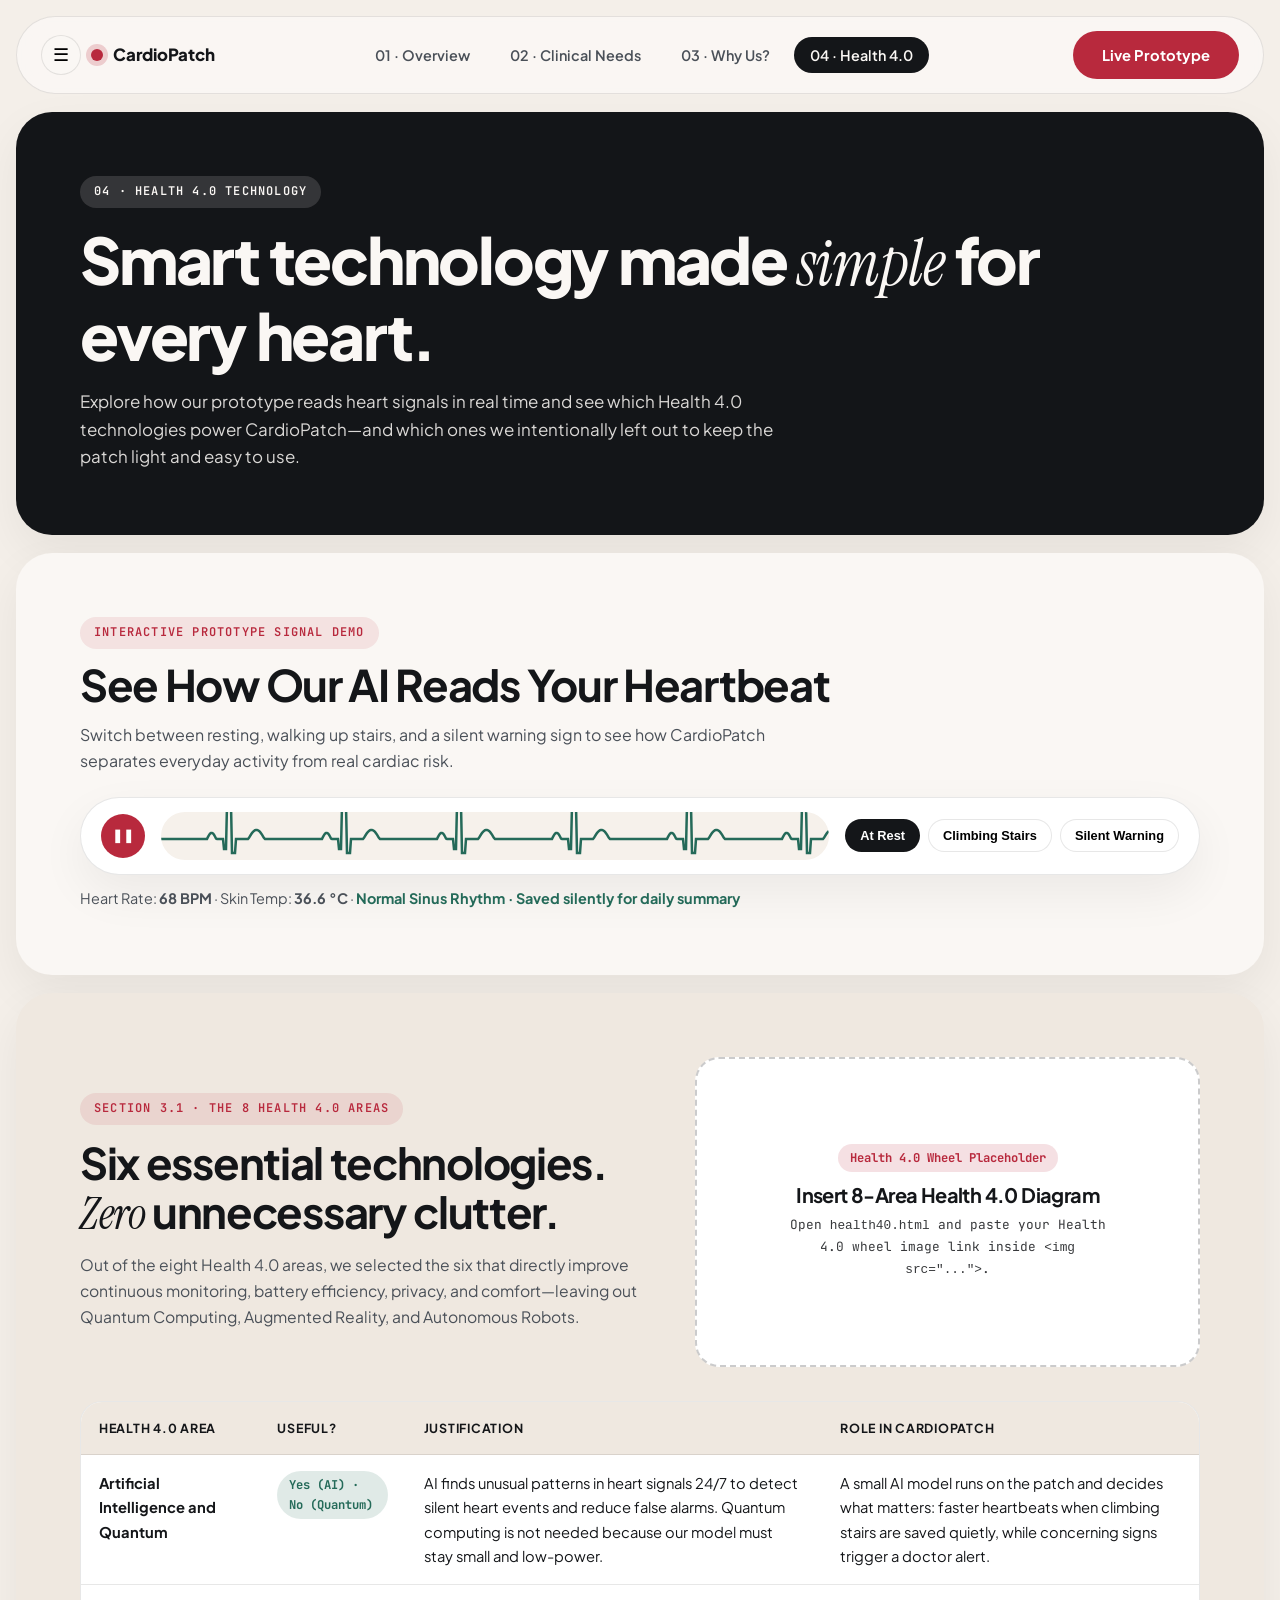
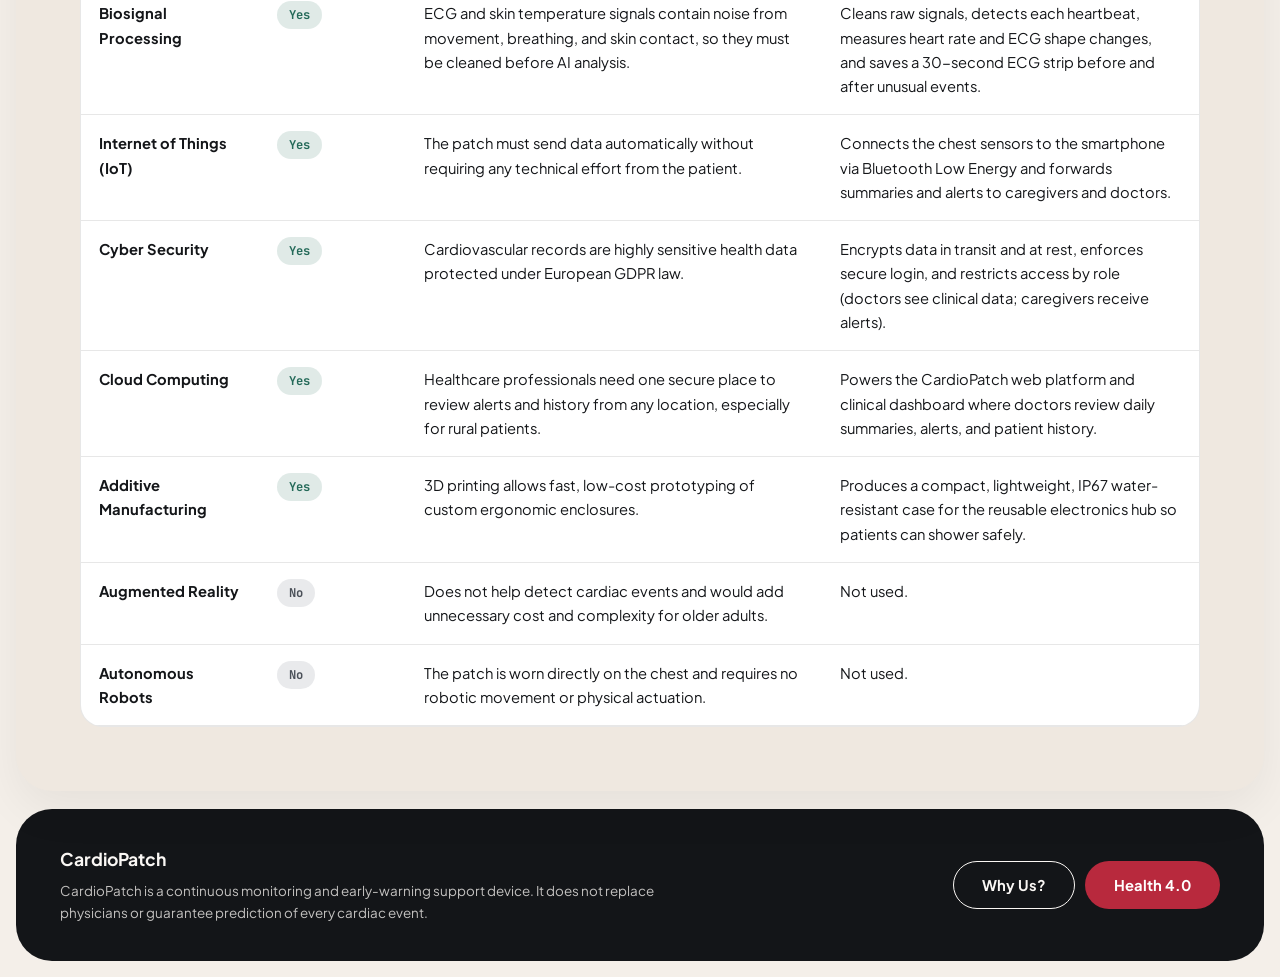
==== health40.html @ b65371b0 "Add files via upload" ====
<!DOCTYPE html>
<html lang="en">
<head>
  <meta charset="UTF-8" />
  <meta name="viewport" content="width=device-width, initial-scale=1.0" />
  <title>Health 4.0 & Prototype · CardioPatch</title>
  <link rel="stylesheet" href="./styles.css" />
  <link rel="stylesheet" href="./animations.css" />
</head>
<body>
  <div class="page-shell">
    <div id="site-header"></div>

    <!-- Hero -->
    <section class="band band--obsidian">
      <span class="eyebrow eyebrow--light">04 · Health 4.0 Technology</span>
      <h1 class="display-hero" style="margin-top:16px;">
        Smart technology made <span class="serif-italic">simple</span> for every heart.
      </h1>
      <p style="margin-top:16px;max-width:720px;font-size:1.06rem;opacity:0.86;">
        Explore how our prototype reads heart signals in real time and see which Health 4.0 technologies power CardioPatch—and which ones we intentionally left out to keep the patch light and easy to use.
      </p>
    </section>

    <!-- Prototype Live Sinus Wave Demo (Moved from Overview, No "30s alert burst") -->
    <section class="band band--alabaster two-tone-sweep" id="prototype">
      <span class="eyebrow">Interactive Prototype Signal Demo</span>
      <h2 class="display-section" style="margin:12px 0 12px;">See How Our AI Reads Your Heartbeat</h2>
      <p style="max-width:700px;color:var(--ink-secondary);margin-bottom:22px;">
        Switch between resting, walking up stairs, and a silent warning sign to see how CardioPatch separates everyday activity from real cardiac risk.
      </p>

      <div class="telemetry-bar">
        <button class="play-circle" id="telemetryPlayBtn" aria-label="Play or pause ECG">❚❚</button>
        <div class="waveform-box">
          <canvas id="ecgCanvas"></canvas>
        </div>
        <div class="preset-pills">
          <button class="preset-btn active" data-ecg-mode="rest">At Rest</button>
          <button class="preset-btn" data-ecg-mode="stairs">Climbing Stairs</button>
          <button class="preset-btn" data-ecg-mode="warning">Silent Warning</button>
        </div>
      </div>
      <p id="telemetryReadout" style="margin-top:12px;font-size:0.9rem;color:var(--ink-secondary);"></p>
    </section>

    <!-- Health 4.0 Wheel ("Rosco") Image Placeholder + Section 3.1 Review (Intact) -->
    <section class="band band--sand two-tone-sweep">
      <div class="split-2" style="margin-bottom:34px;">
        <div>
          <span class="eyebrow">Section 3.1 · The 8 Health 4.0 Areas</span>
          <h2 class="display-section" style="margin-top:14px;">
            Six essential technologies. <span class="serif-italic">Zero</span> unnecessary clutter.
          </h2>
          <p style="margin-top:14px;font-size:0.98rem;color:var(--ink-secondary);">
            Out of the eight Health 4.0 areas, we selected the six that directly improve continuous monitoring, battery efficiency, privacy, and comfort—leaving out Quantum Computing, Augmented Reality, and Autonomous Robots.
          </p>
        </div>

        <!-- MANUAL PLACEHOLDER FOR THE 8 HEALTH 4.0 AREAS WHEEL ("ROSCO") -->
        <div class="media-placeholder media-placeholder--light focus-zoom-frame">
          <!--
            MANUAL IMAGE SLOT:
            Replace src="" below with your Health 4.0 8-area wheel ("rosco") image path
            and remove style="display:none;" on the <img> tag.
          -->
          <img
            src=""
            alt="The 8 Health 4.0 Technological Areas Wheel"
            style="display:none;"
            onload="this.style.display='block'; document.getElementById('roscoPlaceholderLabel').style.display='none';"
          />
          <div id="roscoPlaceholderLabel">
            <span class="badge badge--alert">Health 4.0 Wheel Placeholder</span>
            <h3 style="margin-top:12px;font-size:1.25rem;">Insert 8-Area Health 4.0 Diagram</h3>
            <p class="placeholder-hint" style="margin-top:8px;">
              Open <code>health40.html</code> and paste your Health 4.0 wheel image link inside <code>&lt;img src="..."&gt;</code>.
            </p>
          </div>
        </div>
      </div>

      <!-- Complete Section 3.1 Review Table (Kept Intact as Requested) -->
      <div class="table-wrap">
        <table>
          <thead>
            <tr>
              <th>Health 4.0 Area</th>
              <th>Useful?</th>
              <th>Justification</th>
              <th>Role in CardioPatch</th>
            </tr>
          </thead>
          <tbody id="health40ReviewBody"></tbody>
        </table>
      </div>
    </section>

    <div id="site-footer"></div>
  </div>

  <script src="./data.js"></script>
  <script src="./shared.js"></script>
  <script src="./widgets.js"></script>
  <script>
    document.addEventListener("DOMContentLoaded", () => {
      document.getElementById("health40ReviewBody").innerHTML = PROJECT_DATA.health40Review.map((item) => {
        const isUsed = item.useful.startsWith("Yes");
        return `
          <tr>
            <td><strong>${item.area}</strong></td>
            <td><span class="badge ${isUsed ? "badge--yes" : "badge--no"}">${item.useful}</span></td>
            <td>${item.justification}</td>
            <td>${item.role}</td>
          </tr>
        `;
      }).join("");
    });
  </script>
</body>
</html>
---- styles.css ----
/* ==========================================================================
   CardioPatch — Startup Product Design System (Basque Country / EU)
   Clean, low-stimulation, accessible UI with generous whitespace
   ========================================================================== */

@import url('https://fonts.googleapis.com/css2?family=Instrument+Serif:ital@0;1&family=JetBrains+Mono:wght@400;500;600&family=Plus+Jakarta+Sans:wght@400;500;600;700;800&display=swap');

:root {
  --bg-canvas: #f4efe9;
  --band-alabaster: #faf7f4;
  --band-sand: #efe8e0;
  --band-mist: #f2f4f7;
  --band-crimson: #9e1f32;
  --band-crimson-deep: #6b1120;
  --band-obsidian: #131518;

  --accent-crimson: #b8293d;
  --accent-coral: #e04f5f;
  --accent-sage: #246a59;
  --accent-amber: #c97a16;

  --ink-primary: #141619;
  --ink-secondary: #4a5058;
  --ink-muted: #767e88;
  --ink-inverse: #faf7f4;

  --border-subtle: rgba(20, 22, 25, 0.1);
  --border-light: rgba(250, 247, 244, 0.2);

  --radius-band: 36px;
  --radius-card: 24px;
  --radius-pill: 999px;

  --font-sans: 'Plus Jakarta Sans', -apple-system, BlinkMacSystemFont, sans-serif;
  --font-serif: 'Instrument Serif', Georgia, serif;
  --font-mono: 'JetBrains Mono', monospace;

  --shadow-soft: 0 18px 48px rgba(20, 22, 25, 0.06);
  --shadow-elevated: 0 28px 64px rgba(20, 22, 25, 0.15);
}

*, *::before, *::after {
  box-sizing: border-box;
  margin: 0;
  padding: 0;
}

html {
  scroll-behavior: smooth;
  background-color: var(--bg-canvas);
  color: var(--ink-primary);
  font-family: var(--font-sans);
  line-height: 1.65;
  -webkit-font-smoothing: antialiased;
}

body {
  padding: 16px;
  min-height: 100vh;
}

.page-shell {
  max-width: 1320px;
  margin: 0 auto;
  display: flex;
  flex-direction: column;
  gap: 18px;
}

/* Typography */
h1, h2, h3, h4 {
  font-weight: 700;
  letter-spacing: -0.03em;
  line-height: 1.12;
}

.display-hero {
  font-size: clamp(2.4rem, 5vw, 4.4rem);
  font-weight: 800;
  letter-spacing: -0.035em;
}

.display-section {
  font-size: clamp(1.85rem, 3.4vw, 2.85rem);
  font-weight: 700;
}

.serif-italic {
  font-family: var(--font-serif);
  font-style: italic;
  font-weight: 400;
  letter-spacing: -0.01em;
}

.eyebrow {
  display: inline-flex;
  align-items: center;
  gap: 8px;
  font-family: var(--font-mono);
  font-size: 0.75rem;
  font-weight: 600;
  text-transform: uppercase;
  letter-spacing: 0.1em;
  padding: 6px 14px;
  border-radius: var(--radius-pill);
  background: rgba(184, 41, 61, 0.1);
  color: var(--accent-crimson);
}

.eyebrow--light {
  background: rgba(250, 247, 244, 0.14);
  color: var(--ink-inverse);
}

/* Architectural Section Bands */
.band {
  position: relative;
  border-radius: var(--radius-band);
  padding: clamp(32px, 5vw, 68px);
  overflow: hidden;
  box-shadow: var(--shadow-soft);
}

.band--crimson {
  background: radial-gradient(circle at 50% 20%, #c93247 0%, var(--band-crimson) 50%, var(--band-crimson-deep) 100%);
  color: var(--ink-inverse);
}

.band--alabaster { background: var(--band-alabaster); color: var(--ink-primary); }
.band--sand { background: var(--band-sand); color: var(--ink-primary); }
.band--mist { background: var(--band-mist); color: var(--ink-primary); }
.band--obsidian { background: var(--band-obsidian); color: var(--ink-inverse); }

.radial-rings {
  position: absolute;
  inset: 0;
  pointer-events: none;
  background-image:
    radial-gradient(circle at 50% 45%, transparent 18%, rgba(255,255,255,0.06) 18.4%, transparent 18.8%),
    radial-gradient(circle at 50% 45%, transparent 34%, rgba(255,255,255,0.05) 34.4%, transparent 34.8%),
    radial-gradient(circle at 50% 45%, transparent 50%, rgba(255,255,255,0.04) 50.4%, transparent 50.8%);
}

/* Sticky Top Navigation Bar */
.topbar {
  display: flex;
  align-items: center;
  justify-content: space-between;
  gap: 16px;
  padding: 14px 24px;
  border-radius: var(--radius-pill);
  background: rgba(250, 247, 244, 0.92);
  backdrop-filter: blur(14px);
  border: 1px solid var(--border-subtle);
  position: sticky;
  top: 12px;
  z-index: 90;
}

.topbar-left, .topbar-right {
  display: flex;
  align-items: center;
  gap: 10px;
}

.brand-mark {
  display: flex;
  align-items: center;
  gap: 10px;
  text-decoration: none;
  color: var(--ink-primary);
  font-weight: 800;
  font-size: 1.05rem;
}

.brand-pulse {
  width: 12px;
  height: 12px;
  border-radius: 50%;
  background: var(--accent-crimson);
  box-shadow: 0 0 0 5px rgba(184, 41, 61, 0.2);
}

.nav-links {
  display: flex;
  align-items: center;
  gap: 8px;
  list-style: none;
}

.nav-link {
  text-decoration: none;
  color: var(--ink-secondary);
  font-size: 0.9rem;
  font-weight: 600;
  padding: 9px 16px;
  border-radius: var(--radius-pill);
  transition: color 0.25s ease;
}

.nav-link.active {
  background: var(--ink-primary);
  color: var(--ink-inverse);
}

.menu-trigger {
  width: 40px;
  height: 40px;
  border-radius: 50%;
  border: 1px solid var(--border-subtle);
  background: var(--band-alabaster);
  cursor: pointer;
  display: grid;
  place-items: center;
  font-size: 1.1rem;
}

/* Slide-Out Drawer */
.drawer-backdrop {
  position: fixed;
  inset: 0;
  background: rgba(19, 21, 24, 0.55);
  backdrop-filter: blur(6px);
  opacity: 0;
  pointer-events: none;
  transition: opacity 0.3s ease;
  z-index: 120;
}

.drawer-backdrop.open { opacity: 1; pointer-events: auto; }

.nav-drawer {
  position: fixed;
  top: 14px;
  left: 14px;
  bottom: 14px;
  width: min(380px, calc(100vw - 28px));
  background: var(--band-obsidian);
  color: var(--ink-inverse);
  border-radius: var(--radius-band);
  padding: 32px;
  display: flex;
  flex-direction: column;
  justify-content: space-between;
  transform: translateX(-110%);
  transition: transform 0.42s cubic-bezier(0.22, 1, 0.36, 1);
  z-index: 130;
}

.nav-drawer.open { transform: translateX(0); }

.drawer-links {
  list-style: none;
  display: flex;
  flex-direction: column;
  gap: 12px;
  margin-top: 28px;
}

.drawer-links a {
  display: flex;
  justify-content: space-between;
  align-items: center;
  text-decoration: none;
  color: var(--ink-inverse);
  font-size: 1.2rem;
  font-weight: 700;
  padding: 14px 18px;
  border-radius: 18px;
  border: 1px solid var(--border-light);
}

/* Spacious Grids & Cards */
.split-2 {
  display: grid;
  grid-template-columns: 1.05fr 0.95fr;
  gap: clamp(28px, 4.5vw, 64px);
  align-items: center;
}

.grid-2 { display: grid; grid-template-columns: repeat(2, 1fr); gap: 24px; }
.grid-3 { display: grid; grid-template-columns: repeat(3, 1fr); gap: 24px; }

.card {
  background: #ffffff;
  border: 1px solid var(--border-subtle);
  border-radius: var(--radius-card);
  padding: 28px;
}

.band--obsidian .card,
.band--crimson .card {
  background: rgba(255, 255, 255, 0.08);
  border-color: var(--border-light);
}

/* Manual Image Placeholder Slots */
.media-placeholder {
  position: relative;
  border-radius: 28px;
  border: 2px dashed rgba(250, 247, 244, 0.42);
  background: rgba(255, 255, 255, 0.08);
  min-height: 310px;
  display: flex;
  flex-direction: column;
  align-items: center;
  justify-content: center;
  text-align: center;
  padding: 28px;
  overflow: hidden;
}

.media-placeholder--light {
  border-color: rgba(20, 22, 25, 0.22);
  background: #ffffff;
  color: var(--ink-primary);
}

.media-placeholder img {
  max-width: 100%;
  max-height: 340px;
  object-fit: contain;
  border-radius: 20px;
}

.placeholder-hint {
  font-family: var(--font-mono);
  font-size: 0.8rem;
  opacity: 0.85;
  max-width: 340px;
}

/* Clean Tables */
.table-wrap {
  overflow-x: auto;
  border-radius: 22px;
  border: 1px solid var(--border-subtle);
  background: #ffffff;
}

table {
  width: 100%;
  border-collapse: collapse;
  font-size: 0.92rem;
  text-align: left;
}

th, td {
  padding: 16px 18px;
  border-bottom: 1px solid var(--border-subtle);
  vertical-align: top;
}

th {
  background: var(--band-sand);
  font-weight: 700;
  font-size: 0.78rem;
  text-transform: uppercase;
  letter-spacing: 0.06em;
}

.badge {
  display: inline-block;
  padding: 4px 12px;
  border-radius: var(--radius-pill);
  font-size: 0.76rem;
  font-weight: 700;
  font-family: var(--font-mono);
}

.badge--yes { background: rgba(36, 106, 89, 0.14); color: var(--accent-sage); }
.badge--no { background: rgba(118, 126, 136, 0.16); color: var(--ink-secondary); }
.badge--alert { background: rgba(184, 41, 61, 0.14); color: var(--accent-crimson); }

/* Prototype Live ECG Bar */
.telemetry-bar {
  display: flex;
  align-items: center;
  gap: 16px;
  background: #ffffff;
  color: var(--ink-primary);
  padding: 14px 20px;
  border-radius: var(--radius-pill);
  border: 1px solid var(--border-subtle);
  box-shadow: var(--shadow-soft);
}

.play-circle {
  width: 44px;
  height: 44px;
  border-radius: 50%;
  border: none;
  background: var(--accent-crimson);
  color: #fff;
  font-weight: 700;
  cursor: pointer;
  flex-shrink: 0;
}

.waveform-box {
  flex: 1;
  height: 48px;
  background: #f6f1eb;
  border-radius: var(--radius-pill);
  overflow: hidden;
}

.waveform-box canvas {
  width: 100%;
  height: 100%;
  display: block;
}

.preset-pills {
  display: flex;
  gap: 8px;
  flex-wrap: wrap;
}

.preset-btn {
  border: 1px solid var(--border-subtle);
  background: #ffffff;
  padding: 8px 14px;
  border-radius: var(--radius-pill);
  font-size: 0.8rem;
  font-weight: 600;
  cursor: pointer;
}

.preset-btn.active {
  background: var(--ink-primary);
  color: #fff;
}

/* Sub-section Divider inside Why Us */
.sub-divider {
  margin: 44px 0 36px;
  border: none;
  border-top: 1px solid var(--border-subtle);
}

/* Footer */
.site-footer {
  border-radius: var(--radius-band);
  background: var(--band-obsidian);
  color: var(--ink-inverse);
  padding: 36px 44px;
  display: flex;
  flex-wrap: wrap;
  justify-content: space-between;
  align-items: center;
  gap: 20px;
}

@media (max-width: 920px) {
  .split-2, .grid-2, .grid-3 { grid-template-columns: 1fr; }
  .nav-links { display: none; }
}
---- animations.css ----
/* ==========================================================================
   CardioPatch — Signature Animations
   1. Device Levitation Float (.levitate-device)
   2. Rolling Button Labels (.btn-roll)
   3. Directional Background Wipes (.btn-wipe, .card-wipe, .nav-wipe)
   4. Scroll-Triggered Two-Tone Section Sweeps (.two-tone-sweep)
   5. Hover Focus & Enlarge (.focus-zoom-group / .focus-zoom-frame)
   ========================================================================== */

/* 1. Gentle Levitation Animation for the Product Image */
@keyframes levitate {
  0%, 100% {
    transform: translateY(0px);
  }
  50% {
    transform: translateY(-14px);
  }
}

.levitate-device {
  animation: levitate 4.4s ease-in-out infinite;
  will-change: transform;
}

/* 2 & 3. Rolling Label Buttons + Directional Background Wipe */
.btn-roll {
  position: relative;
  display: inline-flex;
  align-items: center;
  justify-content: center;
  padding: 14px 28px;
  border-radius: var(--radius-pill);
  font-family: var(--font-sans);
  font-size: 0.92rem;
  font-weight: 700;
  text-decoration: none;
  border: 1px solid transparent;
  cursor: pointer;
  overflow: hidden;
  isolation: isolate;
  transition: transform 0.3s cubic-bezier(0.22, 1, 0.36, 1), border-color 0.3s ease;
}

.btn-roll--primary { background: var(--ink-primary); color: var(--ink-inverse); }
.btn-roll--crimson { background: var(--accent-crimson); color: #ffffff; }
.btn-roll--outline { background: transparent; color: inherit; border-color: currentColor; }

.btn-wipe::before {
  content: "";
  position: absolute;
  inset: 0;
  background: var(--accent-coral);
  transform: scaleX(0);
  transform-origin: right center;
  transition: transform 0.45s cubic-bezier(0.77, 0, 0.175, 1);
  z-index: -1;
}

.btn-roll--primary.btn-wipe::before { background: var(--accent-crimson); }
.btn-roll--outline.btn-wipe::before { background: var(--ink-primary); }

.btn-wipe:hover::before,
.btn-wipe:focus-visible::before {
  transform: scaleX(1);
  transform-origin: left center;
}

.btn-roll--outline.btn-wipe:hover { color: var(--ink-inverse); }

.roll-track {
  position: relative;
  display: inline-block;
  overflow: hidden;
  height: 1.25em;
  line-height: 1.25em;
}

.roll-track > span {
  display: block;
  transition: transform 0.42s cubic-bezier(0.22, 1, 0.36, 1);
}

.roll-track > span:nth-child(2) {
  position: absolute;
  left: 0;
  top: 100%;
}

.btn-roll:hover .roll-track > span,
.btn-roll:focus-visible .roll-track > span {
  transform: translateY(-100%);
}

/* Nav Pill Wipe */
.nav-wipe {
  position: relative;
  overflow: hidden;
  isolation: isolate;
}

.nav-wipe::before {
  content: "";
  position: absolute;
  inset: 0;
  background: rgba(184, 41, 61, 0.12);
  border-radius: var(--radius-pill);
  transform: scaleY(0);
  transform-origin: bottom;
  transition: transform 0.32s cubic-bezier(0.22, 1, 0.36, 1);
  z-index: -1;
}

.nav-wipe:hover::before { transform: scaleY(1); }

/* Card Background Wipe */
.card-wipe {
  position: relative;
  overflow: hidden;
  isolation: isolate;
  transition: transform 0.35s cubic-bezier(0.22, 1, 0.36, 1);
}

.card-wipe::after {
  content: "";
  position: absolute;
  inset: 0;
  background: linear-gradient(135deg, rgba(184, 41, 61, 0.06), rgba(224, 79, 95, 0.12));
  transform: translateY(101%);
  transition: transform 0.45s cubic-bezier(0.22, 1, 0.36, 1);
  z-index: -1;
}

.card-wipe:hover { transform: translateY(-4px); }
.card-wipe:hover::after { transform: translateY(0); }

/* 4. Scroll-Triggered Two-Tone Section Sweeps */
.two-tone-sweep { position: relative; }

.two-tone-sweep::before,
.two-tone-sweep::after {
  content: "";
  position: absolute;
  inset: 0;
  pointer-events: none;
  z-index: 5;
  transition: transform 0.9s cubic-bezier(0.77, 0, 0.175, 1);
}

.two-tone-sweep::before { background: var(--accent-crimson); transform: translateX(0%); }
.two-tone-sweep::after { background: var(--band-sand); transform: translateX(0%); transition-delay: 0.12s; }

.two-tone-sweep.is-revealed::before { transform: translateX(102%); }
.two-tone-sweep.is-revealed::after { transform: translateX(-102%); }

/* 5. Focus and Enlarge on Hover */
.focus-zoom-frame {
  position: relative;
  border-radius: 24px;
  overflow: hidden;
  transition:
    transform 0.45s cubic-bezier(0.22, 1, 0.36, 1),
    box-shadow 0.45s cubic-bezier(0.22, 1, 0.36, 1),
    opacity 0.35s ease;
}

.focus-zoom-group:hover .focus-zoom-frame { opacity: 0.74; }

.focus-zoom-group .focus-zoom-frame:hover {
  opacity: 1;
  transform: scale(1.04);
  box-shadow: var(--shadow-elevated);
  z-index: 10;
}
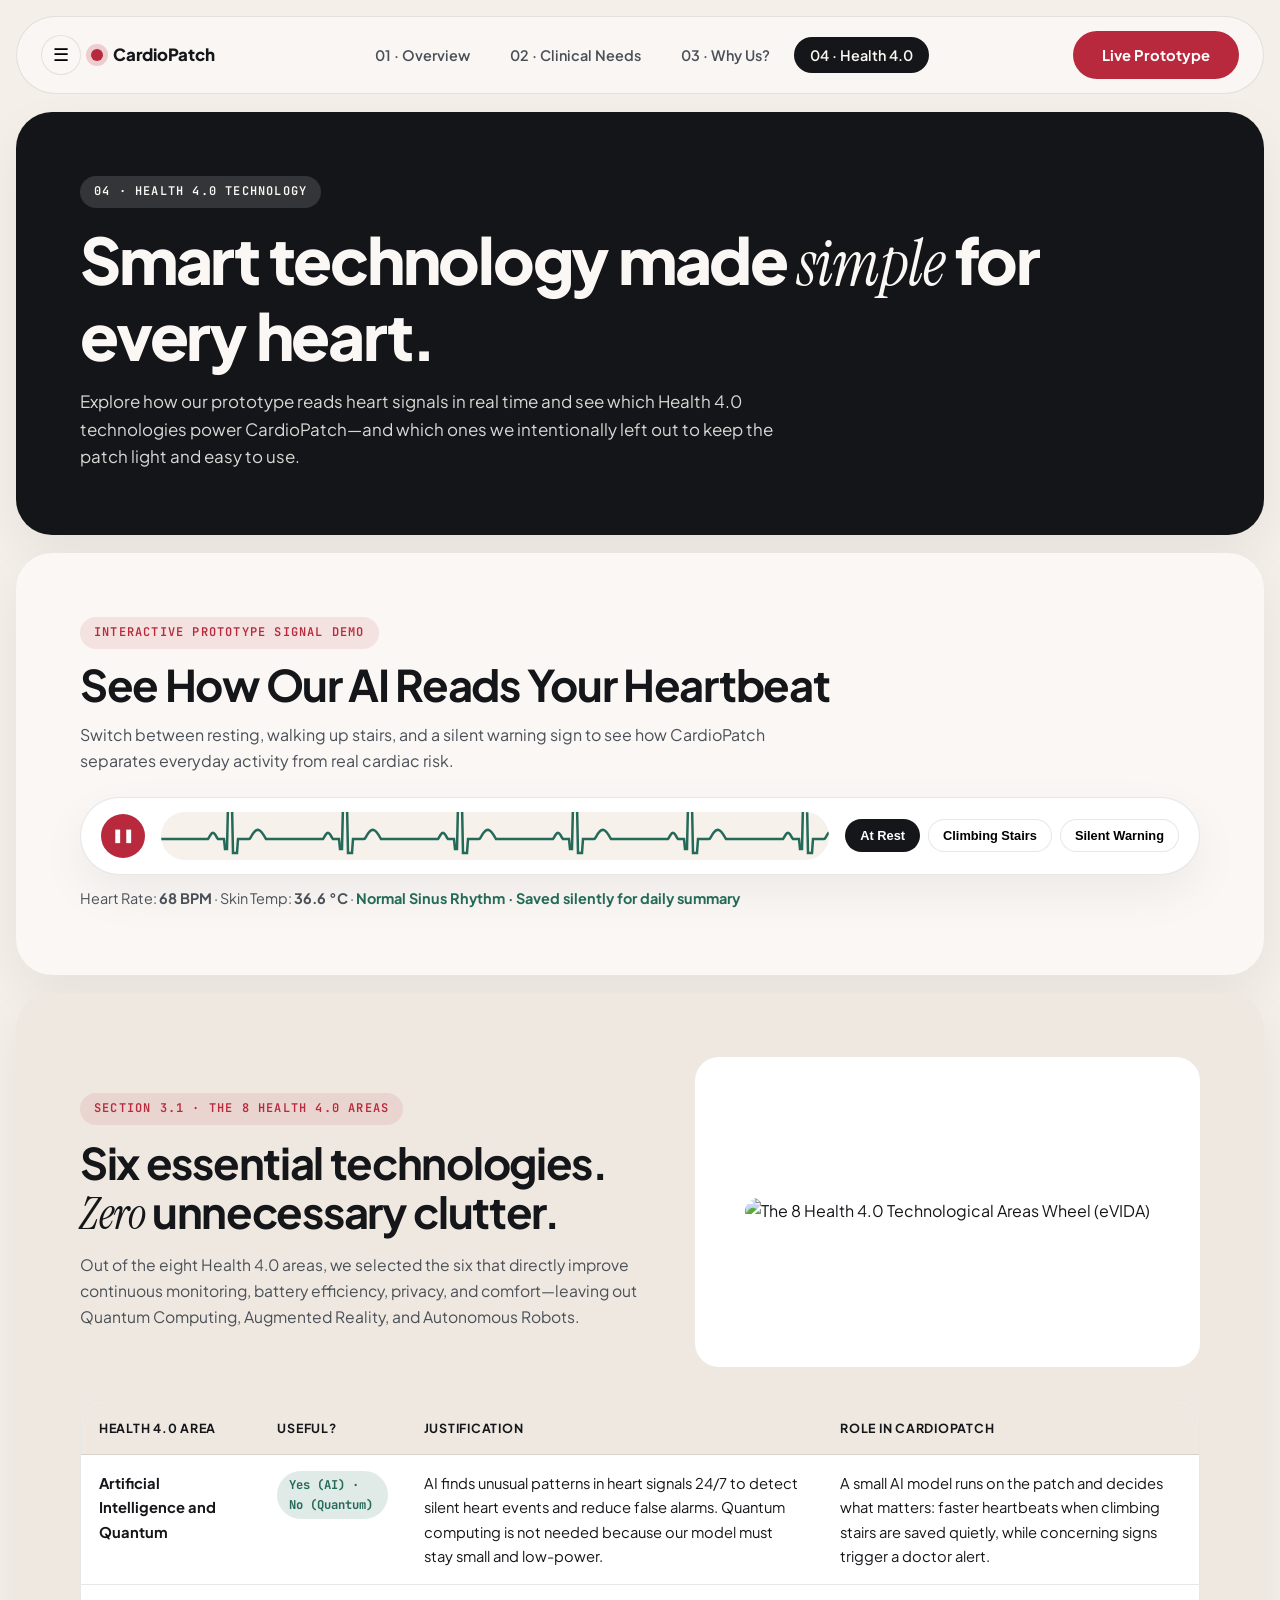
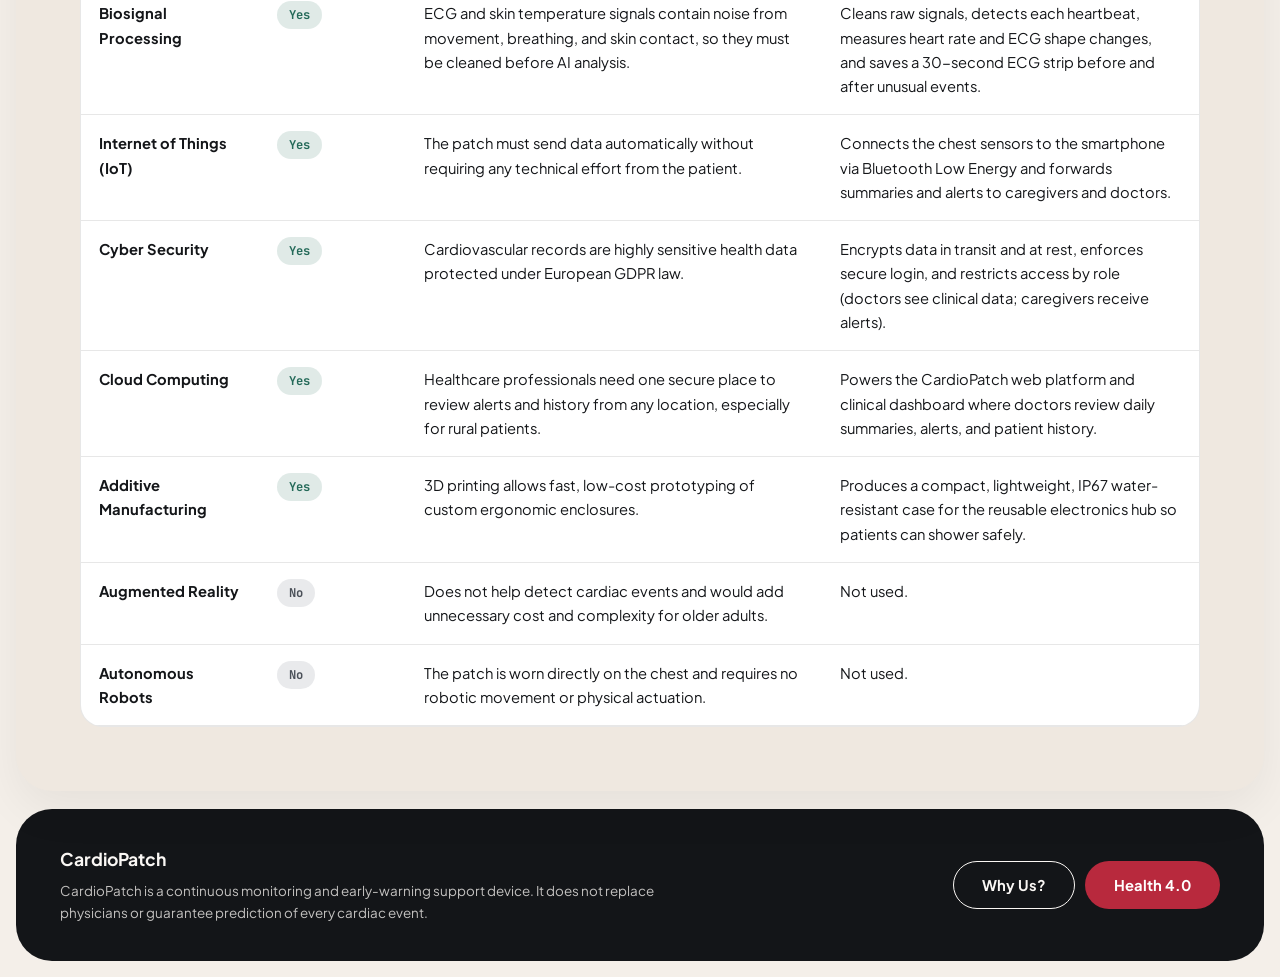
==== commit 7e5c0627: "Modify Health 4.0 image placeholder and source Updated the media placeholder for the Health 4.0 area" ====
--- a/health40.html
+++ b/health40.html
@@ -58,25 +58,12 @@
         </div>
 
         <!-- MANUAL PLACEHOLDER FOR THE 8 HEALTH 4.0 AREAS WHEEL ("ROSCO") -->
-        <div class="media-placeholder media-placeholder--light focus-zoom-frame">
-          <!--
-            MANUAL IMAGE SLOT:
-            Replace src="" below with your Health 4.0 8-area wheel ("rosco") image path
-            and remove style="display:none;" on the <img> tag.
-          -->
+        <div class="media-placeholder media-placeholder--light focus-zoom-frame" style="border:none;padding:16px;">
           <img
-            src=""
-            alt="The 8 Health 4.0 Technological Areas Wheel"
-            style="display:none;"
-            onload="this.style.display='block'; document.getElementById('roscoPlaceholderLabel').style.display='none';"
+            src="https://lh3.googleusercontent.com/d/1Pn32evsOCMe1wyjOLbDQOytTzVqh4lhf"
+            alt="The 8 Health 4.0 Technological Areas Wheel (eVIDA)"
+            style="max-width:100%;max-height:360px;object-fit:contain;"
           />
-          <div id="roscoPlaceholderLabel">
-            <span class="badge badge--alert">Health 4.0 Wheel Placeholder</span>
-            <h3 style="margin-top:12px;font-size:1.25rem;">Insert 8-Area Health 4.0 Diagram</h3>
-            <p class="placeholder-hint" style="margin-top:8px;">
-              Open <code>health40.html</code> and paste your Health 4.0 wheel image link inside <code>&lt;img src="..."&gt;</code>.
-            </p>
-          </div>
         </div>
       </div>
 
